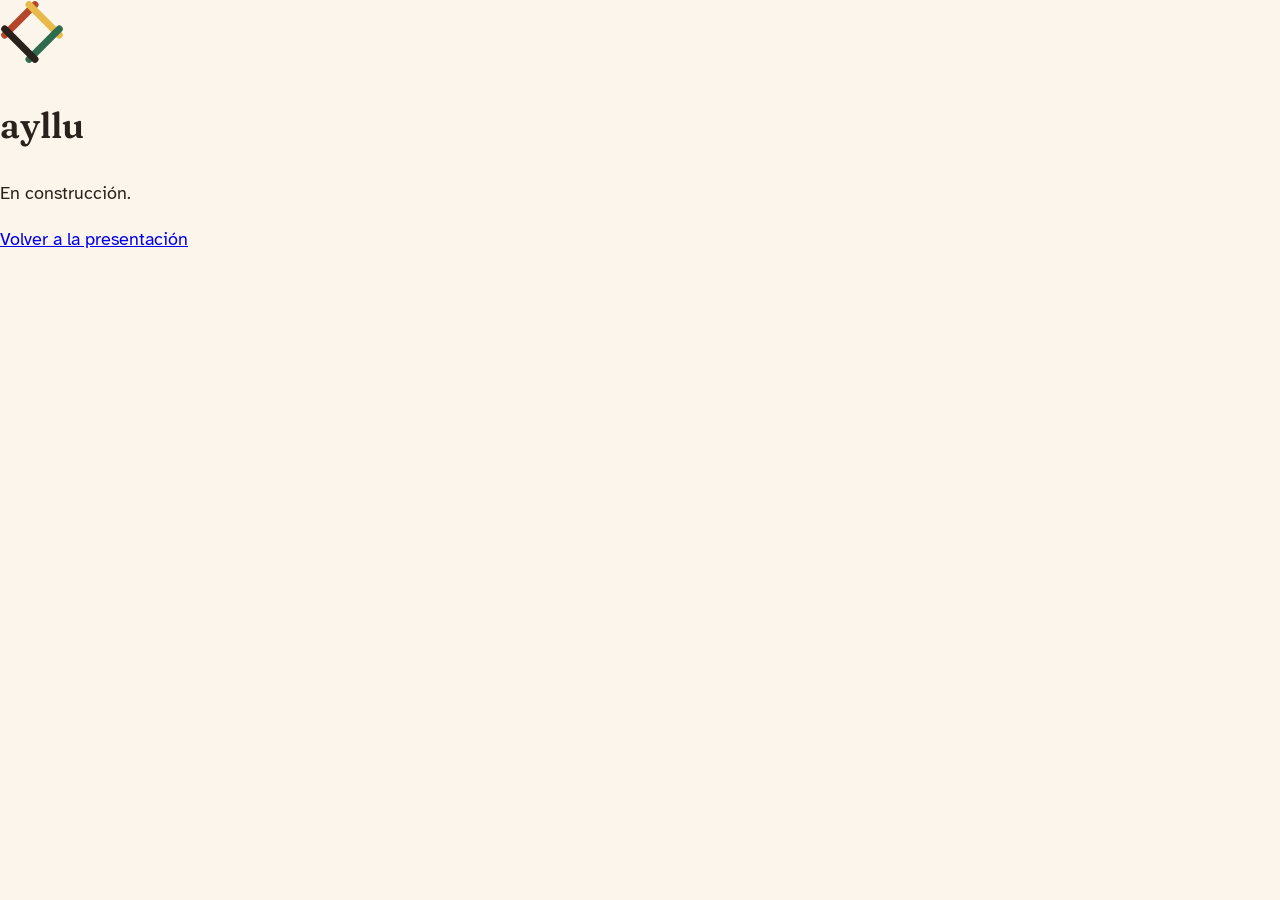
==== pages/app.html @ a69ffb41 "Estructura inicial y documentación de AYLLU" ====
<!doctype html>
<html lang="es-PE">
<head>
  <meta charset="utf-8">
  <meta name="viewport" content="width=device-width, initial-scale=1">
  <title>Demo · AYLLU</title>
  <link rel="icon" href="../favicon.ico" sizes="any">
  <link rel="icon" href="../assets/images/logo-simbolo.svg" type="image/svg+xml">
  <link rel="stylesheet" href="../css/styles.css">
</head>
<body>
  <!-- Página provisional de la fase 0: comprueba que GitHub Pages sirve los recursos. Se reemplaza en la fase 1 (app) y la fase 8 (landing). -->
  <main>
    <img src="../assets/images/logo-simbolo.svg" alt="" width="64" height="64">
    <h1>ayllu</h1>
    <p>En construcción.</p>
    <p><a href="index.html">Volver a la presentación</a></p>
  </main>
  <script type="module" src="../js/main.js"></script>
</body>
</html>
---- css/styles.css ----
/* AYLLU · estilos principales
   Los tokens vienen de docs/DESIGN.md (Quick Start). No uses colores sueltos: usa estas variables. */

@import url('https://fonts.googleapis.com/css2?family=Atkinson+Hyperlegible:ital,wght@0,400;0,700;1,400&family=Fraunces:opsz,wght,SOFT@9..144,600,50&display=swap');

:root {
  --canvas: #FBF5EC; --surface: #FFFFFF; --surface-alt: #F3E8D8;
  --ink: #2A211C; --ink-muted: #5C4F45;
  --border: #E6D9C7; --border-strong: #8C7B6E;
  --primary: #B5462A; --primary-hover: #9A3A22; --primary-tint: #F8E1DA; --on-primary: #FFFFFF;
  --secondary: #2F6B4F; --secondary-deep: #1F4D37; --secondary-tint: #E3EFE6; --on-secondary: #FBF5EC;
  --highlight: #E9B949; --highlight-tint: #FBEBC2;
  --success: #2F6B4F; --success-tint: #E3EFE6;
  --info: #2B5A87; --info-tint: #E2ECF5;
  --danger: #A4161A; --danger-tint: #F8E1DA;
  --focus: #2B5A87;
  --cat-salud: #C2547A; --cat-salud-tint: #F7E1E9; --cat-salud-ink: #7A2645;
  --cat-colegio: #2B5A87; --cat-colegio-tint: #E2ECF5; --cat-colegio-ink: #1E3F61;
  --cat-permiso: #7A5BA6; --cat-permiso-tint: #ECE5F5; --cat-permiso-ink: #4E3577;
  --cat-otro: #8C7B6E; --cat-otro-tint: #EFE7DC; --cat-otro-ink: #4A3F37;

  --font-display: 'Fraunces', Georgia, serif;
  --font-body: 'Atkinson Hyperlegible', 'Segoe UI', system-ui, sans-serif;

  --space-1: .25rem; --space-2: .5rem; --space-3: .75rem; --space-4: 1rem;
  --space-6: 1.5rem; --space-8: 2rem; --space-12: 3rem; --space-16: 4rem;

  --radius-sm: 8px; --radius-md: 14px; --radius-lg: 20px; --radius-xl: 28px; --radius-pill: 999px;
  --shadow-floating: 0 8px 24px rgba(42, 33, 28, .12);
  --touch-min: 3rem; --button-h: 3.25rem; --input-h: 3.5rem;
  --content-max: 70rem; --reading-max: 42.5rem;
}

html { font-size: 112.5%; }
html[data-text-size="grande"] { font-size: 125%; }
html[data-text-size="muy-grande"] { font-size: 137.5%; }

html[data-contrast="alto"] {
  --canvas: #FFFFFF; --surface: #FFFFFF; --ink: #1A1410; --ink-muted: #3D332C;
  --primary: #8F3520; --primary-hover: #7A2D1B; --border: #1A1410; --border-strong: #1A1410;
}

*, *::before, *::after { box-sizing: border-box; }
body { margin: 0; background: var(--canvas); color: var(--ink); font: 400 1rem/1.6 var(--font-body); }
h1, h2, .display { font-family: var(--font-display); font-weight: 600; font-variation-settings: 'SOFT' 50; }
:focus-visible { outline: 3px solid var(--focus); outline-offset: 2px; }

@media (prefers-reduced-motion: reduce) {
  *, *::before, *::after { animation-duration: .01ms !important; transition-duration: .01ms !important; }
}

/* Página provisional: se borra cuando exista la landing */
.provisional { min-height: 100vh; display: grid; place-content: center; text-align: center; padding: var(--space-8); }
.provisional h1 { font-size: 3rem; margin: 0; }
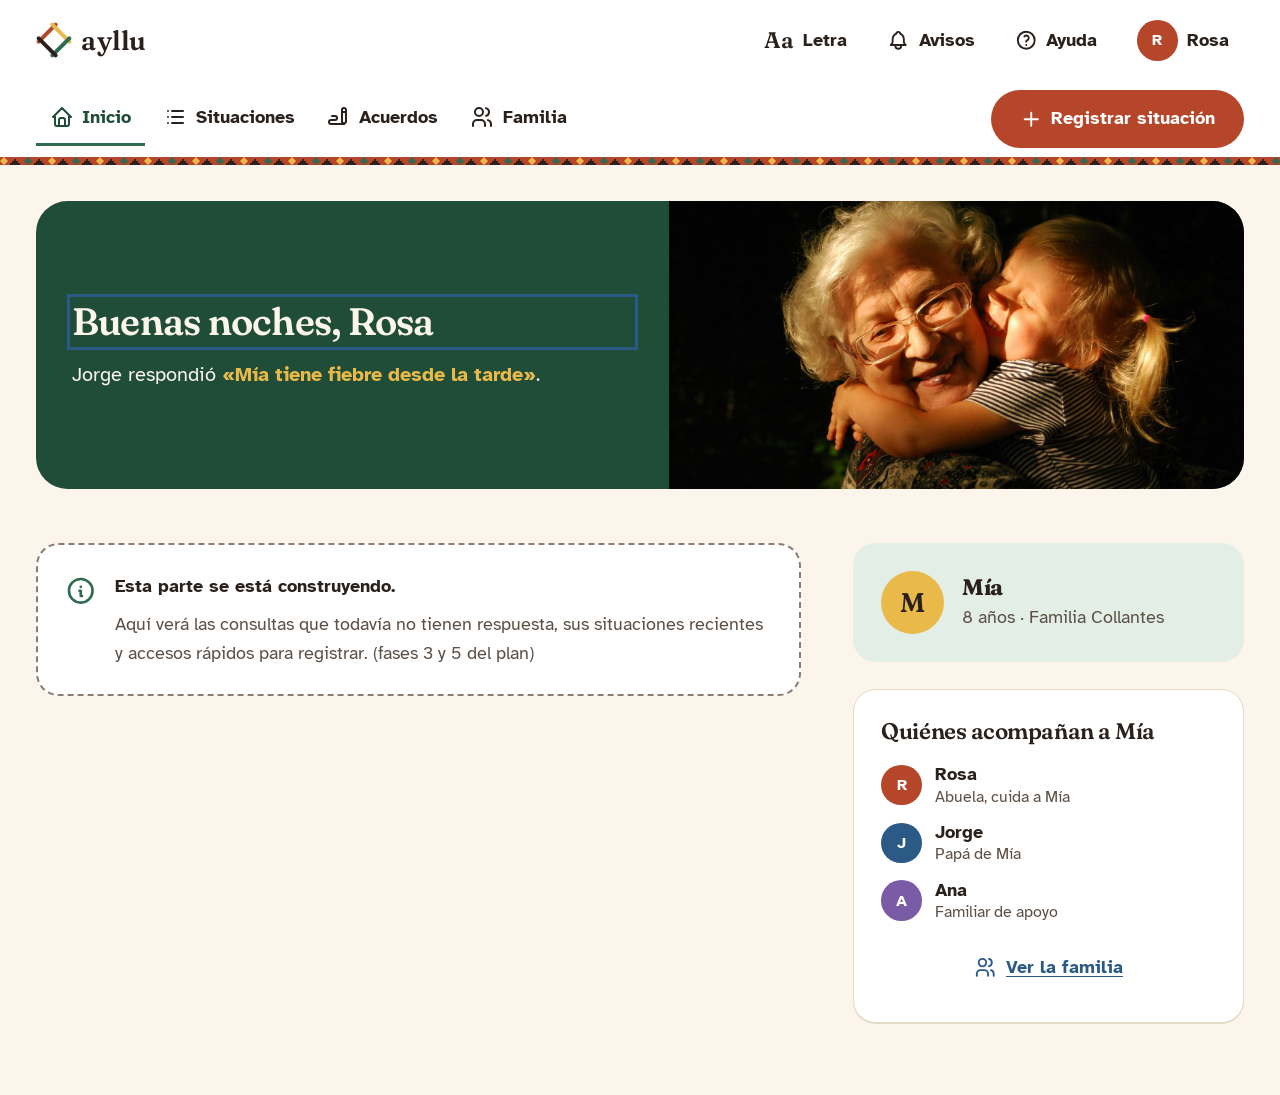
==== commit 7556cc9b: "HU41 HU42 HU48: sistema visual, barra responsive, panel Aa y modal de confirmación - Tokens de DESIG" ====
--- a/pages/app.html
+++ b/pages/app.html
@@ -2,20 +2,242 @@
 <html lang="es-PE">
 <head>
   <meta charset="utf-8">
-  <meta name="viewport" content="width=device-width, initial-scale=1">
-  <title>Demo · AYLLU</title>
+  <meta name="viewport" content="width=device-width, initial-scale=1, viewport-fit=cover">
+  <title>Inicio · AYLLU</title>
+  <meta name="description" content="AYLLU: acompañamiento en la crianza para abuelos que crían a sus nietos mientras los padres trabajan lejos.">
+  <meta name="theme-color" content="#FBF5EC">
+
+  <!-- Aplica el tamaño de letra y el contraste antes de pintar, para que la página no parpadee (HU41, HU42) -->
+  <script>
+    (function () {
+      var raiz = document.documentElement;
+      try {
+        var datos = JSON.parse(localStorage.getItem('ayllu:v1') || 'null');
+        var pref = datos && datos.preferencias;
+        if (pref && pref.tamanoLetra && pref.tamanoLetra !== 'normal') raiz.dataset.textSize = pref.tamanoLetra;
+        var alto = pref ? pref.altoContraste : matchMedia('(prefers-contrast: more)').matches;
+        if (alto) raiz.dataset.contrast = 'alto';
+      } catch (e) { /* sin almacenamiento: valores por defecto */ }
+    })();
+  </script>
+
   <link rel="icon" href="../favicon.ico" sizes="any">
   <link rel="icon" href="../assets/images/logo-simbolo.svg" type="image/svg+xml">
+  <link rel="preconnect" href="https://fonts.googleapis.com">
+  <link rel="preconnect" href="https://fonts.gstatic.com" crossorigin>
+  <link rel="stylesheet" href="https://fonts.googleapis.com/css2?family=Atkinson+Hyperlegible:ital,wght@0,400;0,700;1,400&family=Fraunces:opsz,wght,SOFT@9..144,600,50&display=swap">
   <link rel="stylesheet" href="../css/styles.css">
+  <script type="module" src="../js/main.js"></script>
 </head>
 <body>
-  <!-- Página provisional de la fase 0: comprueba que GitHub Pages sirve los recursos. Se reemplaza en la fase 1 (app) y la fase 8 (landing). -->
-  <main>
-    <img src="../assets/images/logo-simbolo.svg" alt="" width="64" height="64">
-    <h1>ayllu</h1>
-    <p>En construcción.</p>
-    <p><a href="index.html">Volver a la presentación</a></p>
-  </main>
-  <script type="module" src="../js/main.js"></script>
+  <a class="saltar" href="#contenido">Saltar al contenido</a>
+
+  <div class="app">
+    <header class="barra" id="barra">
+      <div class="barra__fila">
+        <a class="logo" href="#/inicio">
+          <img src="../assets/images/logo-simbolo.svg" alt="" width="32" height="32">
+          <span>ayllu</span>
+        </a>
+
+        <nav class="secciones" aria-label="Secciones">
+          <ul class="secciones__lista">
+            <li><a class="seccion" href="#/inicio" data-seccion="inicio"><svg class="icono" aria-hidden="true" focusable="false"><use href="../assets/icons/sprite.svg#i-home"></use></svg><span>Inicio</span></a></li>
+            <li><a class="seccion" href="#/situaciones" data-seccion="situaciones"><svg class="icono" aria-hidden="true" focusable="false"><use href="../assets/icons/sprite.svg#i-list"></use></svg><span>Situa&shy;ciones</span></a></li>
+            <li><a class="seccion" href="#/acuerdos" data-seccion="acuerdos"><svg class="icono" aria-hidden="true" focusable="false"><use href="../assets/icons/sprite.svg#i-writing"></use></svg><span>Acuer&shy;dos</span></a></li>
+            <li><a class="seccion" href="#/familia" data-seccion="familia"><svg class="icono" aria-hidden="true" focusable="false"><use href="../assets/icons/sprite.svg#i-users"></use></svg><span>Fami&shy;lia</span></a></li>
+            <li class="li-registrar">
+              <a class="registrar-inferior" href="#/situaciones/nueva" data-hu="HU09 HU10">
+                <span class="registrar-inferior__circulo"><svg class="icono" aria-hidden="true" focusable="false"><use href="../assets/icons/sprite.svg#i-plus"></use></svg></span>
+                <span>Regis&shy;trar</span>
+              </a>
+            </li>
+          </ul>
+        </nav>
+
+        <a class="boton boton--primario registrar-barra" href="#/situaciones/nueva" data-hu="HU09 HU10">
+          <svg class="icono" aria-hidden="true" focusable="false"><use href="../assets/icons/sprite.svg#i-plus"></use></svg>
+          Registrar situación
+        </a>
+
+        <div class="acciones">
+          <button type="button" class="boton-barra" id="boton-aa" popovertarget="panel-aa" aria-controls="panel-aa" aria-expanded="false" data-hu="HU41 HU42">
+            <span class="boton-aa__letras" aria-hidden="true">Aa</span>
+            <span class="boton-barra__texto">Letra<span class="visualmente-oculto"> y contraste</span></span>
+          </button>
+          <button type="button" class="boton-barra" id="boton-avisos" popovertarget="panel-avisos" aria-controls="panel-avisos" aria-expanded="false">
+            <svg class="icono" aria-hidden="true" focusable="false"><use href="../assets/icons/sprite.svg#i-bell"></use></svg>
+            <span class="boton-barra__texto">Avisos</span>
+            <span class="contador" id="contador-avisos"></span>
+          </button>
+          <button type="button" class="boton-barra" id="boton-ayuda" aria-haspopup="dialog">
+            <svg class="icono" aria-hidden="true" focusable="false"><use href="../assets/icons/sprite.svg#i-help"></use></svg>
+            <span class="boton-barra__texto">Ayuda</span>
+          </button>
+          <button type="button" class="boton-barra" id="boton-persona" popovertarget="panel-persona" aria-controls="panel-persona" aria-expanded="false">
+            <span class="avatar" id="avatar-persona" aria-hidden="true"></span>
+            <span class="boton-barra__texto"><span id="nombre-persona"></span><span class="visualmente-oculto">: menú de la persona</span></span>
+          </button>
+        </div>
+      </div>
+    </header>
+
+    <!-- Botón flotante en tablet; en escritorio está en la barra y en móvil, al centro de la barra inferior -->
+    <a class="boton boton--primario registrar-flotante" href="#/situaciones/nueva" data-hu="HU09 HU10">
+      <svg class="icono" aria-hidden="true" focusable="false"><use href="../assets/icons/sprite.svg#i-plus"></use></svg>
+      Registrar situación
+    </a>
+
+    <main id="contenido" tabindex="-1">
+      <p class="texto-suave">Cargando AYLLU…</p>
+    </main>
+  </div>
+
+  <!-- Panel Aa: tamaño de letra, alto contraste y lectura en voz alta (HU41, HU42, HU43) -->
+  <dialog class="panel" id="panel-aa" popover="auto" aria-labelledby="panel-aa-titulo" data-hu="HU41 HU42 HU43">
+    <div class="panel__cabecera">
+      <h2 id="panel-aa-titulo">Letra y contraste</h2>
+      <button type="button" class="boton-barra" popovertarget="panel-aa" popovertargetaction="hide">
+        <svg class="icono" aria-hidden="true" focusable="false"><use href="../assets/icons/sprite.svg#i-x"></use></svg>
+        <span class="visualmente-oculto">Cerrar</span>
+      </button>
+    </div>
+
+    <div class="panel__seccion" data-hu="HU41">
+      <fieldset class="opciones-letra" id="opciones-letra">
+        <legend class="panel__titulo leyenda">Tamaño de la letra</legend>
+        <label class="opcion-letra">
+          <input type="radio" name="tamano-letra" value="normal">
+          <span class="opcion-letra__caja"><span class="opcion-letra__muestra opcion-letra__muestra--normal">Aa</span><span class="opcion-letra__nombre">Normal</span></span>
+        </label>
+        <label class="opcion-letra">
+          <input type="radio" name="tamano-letra" value="grande">
+          <span class="opcion-letra__caja"><span class="opcion-letra__muestra opcion-letra__muestra--grande">Aa</span><span class="opcion-letra__nombre">Grande</span></span>
+        </label>
+        <label class="opcion-letra">
+          <input type="radio" name="tamano-letra" value="muy-grande">
+          <span class="opcion-letra__caja"><span class="opcion-letra__muestra opcion-letra__muestra--muy-grande">Aa</span><span class="opcion-letra__nombre">Muy grande</span></span>
+        </label>
+      </fieldset>
+      <p class="campo__ayuda">El cambio se ve al instante en todas las pantallas y se guarda para la próxima vez.</p>
+    </div>
+
+    <div class="panel__seccion" data-hu="HU42">
+      <label class="interruptor">
+        <span>
+          Alto contraste
+          <span class="interruptor__estado" id="estado-contraste">Desactivado</span>
+        </span>
+        <input type="checkbox" role="switch" id="interruptor-contraste" aria-describedby="estado-contraste">
+      </label>
+    </div>
+
+    <div class="panel__seccion" data-hu="HU43">
+      <button type="button" class="boton boton--secundario boton--ancho" id="boton-escuchar-pantalla">
+        <svg class="icono" aria-hidden="true" focusable="false"><use href="../assets/icons/sprite.svg#i-volume"></use></svg>
+        <span>Escuchar esta pantalla</span>
+      </button>
+    </div>
+  </dialog>
+
+  <!-- Avisos (G-03): se completa en las fases 3 y 7 (HU24, HU29) -->
+  <dialog class="panel" id="panel-avisos" popover="auto" aria-labelledby="panel-avisos-titulo">
+    <div class="panel__cabecera">
+      <h2 id="panel-avisos-titulo">Avisos</h2>
+      <button type="button" class="boton-barra" popovertarget="panel-avisos" popovertargetaction="hide">
+        <svg class="icono" aria-hidden="true" focusable="false"><use href="../assets/icons/sprite.svg#i-x"></use></svg>
+        <span class="visualmente-oculto">Cerrar</span>
+      </button>
+    </div>
+    <div id="lista-avisos"></div>
+  </dialog>
+
+  <!-- Menú de la persona: Ver como (demo), Mi cuenta, restaurar y salir -->
+  <dialog class="panel" id="panel-persona" popover="auto" aria-labelledby="panel-persona-titulo">
+    <div class="panel__cabecera">
+      <div class="persona-actual">
+        <span class="avatar avatar--grande" id="avatar-persona-panel" aria-hidden="true"></span>
+        <div class="persona-actual__texto">
+          <h2 id="panel-persona-titulo" class="titulo-chico"></h2>
+          <span class="persona-actual__rol" id="rol-persona-panel"></span>
+        </div>
+      </div>
+      <button type="button" class="boton-barra" popovertarget="panel-persona" popovertargetaction="hide">
+        <svg class="icono" aria-hidden="true" focusable="false"><use href="../assets/icons/sprite.svg#i-x"></use></svg>
+        <span class="visualmente-oculto">Cerrar</span>
+      </button>
+    </div>
+
+    <div class="panel__seccion">
+      <fieldset class="opciones-persona" id="opciones-persona">
+        <legend class="panel__titulo leyenda leyenda--fila">
+          Ver como
+          <span class="etiqueta etiqueta--demo">Modo demostración</span>
+        </legend>
+        <div class="opciones-persona__lista" id="lista-personas"></div>
+      </fieldset>
+      <p class="campo__ayuda">Abra AYLLU en otra pestaña con otra persona para ver cómo le llega todo a la familia.</p>
+    </div>
+
+    <div class="panel__seccion">
+      <ul class="lista-menu">
+        <li>
+          <a class="item-menu" href="#/cuenta">
+            <svg class="icono" aria-hidden="true" focusable="false"><use href="../assets/icons/sprite.svg#i-user"></use></svg>
+            Mi cuenta
+          </a>
+        </li>
+        <li>
+          <button type="button" class="item-menu" id="boton-restaurar">
+            <svg class="icono" aria-hidden="true" focusable="false"><use href="../assets/icons/sprite.svg#i-refresh"></use></svg>
+            Restaurar familia de ejemplo
+          </button>
+        </li>
+        <li>
+          <a class="item-menu" href="index.html">
+            <svg class="icono" aria-hidden="true" focusable="false"><use href="../assets/icons/sprite.svg#i-logout"></use></svg>
+            Salir
+          </a>
+        </li>
+      </ul>
+    </div>
+  </dialog>
+
+  <!-- Ayuda (G-04): mismo lugar en todas las pantallas (WCAG 3.2.6). Guía completa en la fase 7 (HU46) -->
+  <dialog class="dialogo dialogo--ancho" id="dialogo-ayuda" aria-labelledby="ayuda-titulo" closedby="any">
+    <div class="dialogo__cuerpo">
+      <h2 id="ayuda-titulo">¿Cómo usar AYLLU?</h2>
+      <p class="dialogo__texto">AYLLU guarda lo que pasa con Mía para que toda la familia lo sepa y nada se pierda.</p>
+      <ol class="pasos-ayuda">
+        <li><strong>Registre lo que pasó</strong><span>Toque «Registrar situación». Puede escribir o contarlo con su voz.</span></li>
+        <li><strong>Su familia lo revisa a su hora</strong><span>En cada situación verá si Jorge ya la vio y qué respondió.</span></li>
+        <li><strong>Queda guardado lo que deciden</strong><span>En «Acuerdos» está lo que usted puede resolver sola y lo que conviene consultar.</span></li>
+        <li><strong>¿Le cuesta leer?</strong><span>Toque «Aa» arriba para agrandar la letra o activar el alto contraste.</span></li>
+      </ol>
+      <form method="dialog" class="dialogo__acciones">
+        <button class="boton boton--secundario" value="cerrar" autofocus>Entendido</button>
+      </form>
+    </div>
+  </dialog>
+
+  <!-- Modal de confirmación (HU48), reutilizable desde ui.js -->
+  <dialog class="dialogo" id="dialogo-confirmar" aria-labelledby="confirmar-titulo" aria-describedby="confirmar-texto" data-hu="HU48">
+    <form method="dialog" class="dialogo__cuerpo">
+      <span class="dialogo__icono" aria-hidden="true"><svg class="icono"><use id="confirmar-icono" href="../assets/icons/sprite.svg#i-alert-circle"></use></svg></span>
+      <h2 id="confirmar-titulo"></h2>
+      <p class="dialogo__texto" id="confirmar-texto"></p>
+      <div class="dialogo__acciones">
+        <button class="boton boton--secundario" value="no" id="confirmar-no" autofocus>
+          <svg class="icono" aria-hidden="true" focusable="false"><use href="../assets/icons/sprite.svg#i-arrow-left"></use></svg>
+          No, volver
+        </button>
+        <button class="boton boton--primario" value="si" id="confirmar-si"></button>
+      </div>
+    </form>
+  </dialog>
+
+  <!-- Mensajes breves después de cada acción -->
+  <div class="toasts" id="toasts" popover="manual" role="region" aria-label="Mensajes"></div>
+  <div class="visualmente-oculto" id="anuncios" aria-live="polite"></div>
 </body>
 </html>
--- a/css/styles.css
+++ b/css/styles.css
@@ -1,54 +1,1051 @@
-/* AYLLU · estilos principales
-   Los tokens vienen de docs/DESIGN.md (Quick Start). No uses colores sueltos: usa estas variables. */
-
-@import url('https://fonts.googleapis.com/css2?family=Atkinson+Hyperlegible:ital,wght@0,400;0,700;1,400&family=Fraunces:opsz,wght,SOFT@9..144,600,50&display=swap');
+/* ==========================================================================
+   AYLLU · styles.css
+   Orden: 1. Tokens · 2. Base · 3. Layout · 4. Navegación · 5. Componentes
+          6. Pantallas · 7. Utilidades · 8. Preferencias del sistema
+   Fuente de verdad visual: docs/DESIGN.md. Usar solo tokens (var(--…)) y rem.
+   ========================================================================== */
+
+/* 1. TOKENS ================================================================ */
 
 :root {
-  --canvas: #FBF5EC; --surface: #FFFFFF; --surface-alt: #F3E8D8;
-  --ink: #2A211C; --ink-muted: #5C4F45;
-  --border: #E6D9C7; --border-strong: #8C7B6E;
-  --primary: #B5462A; --primary-hover: #9A3A22; --primary-tint: #F8E1DA; --on-primary: #FFFFFF;
-  --secondary: #2F6B4F; --secondary-deep: #1F4D37; --secondary-tint: #E3EFE6; --on-secondary: #FBF5EC;
-  --highlight: #E9B949; --highlight-tint: #FBEBC2;
-  --success: #2F6B4F; --success-tint: #E3EFE6;
-  --info: #2B5A87; --info-tint: #E2ECF5;
-  --danger: #A4161A; --danger-tint: #F8E1DA;
+  /* Color · base 60 % */
+  --canvas: #FBF5EC;
+  --surface: #FFFFFF;
+  --surface-alt: #F3E8D8;
+  --ink: #2A211C;
+  --ink-muted: #5C4F45;
+  --border: #E6D9C7;
+  --border-strong: #8C7B6E;
+
+  /* Color · acento 10 % */
+  --primary: #B5462A;
+  --primary-hover: #9A3A22;
+  --primary-tint: #F8E1DA;
+  --on-primary: #FFFFFF;
+  --highlight: #E9B949;
+  --highlight-tint: #FBEBC2;
+  --on-highlight: #2A211C;
+
+  /* Color · secundario 30 % */
+  --secondary: #2F6B4F;
+  --secondary-deep: #1F4D37;
+  --secondary-tint: #E3EFE6;
+  --on-secondary: #FBF5EC;
+
+  /* Color · significado */
+  --success: #2F6B4F;
+  --success-tint: #E3EFE6;
+  --info: #2B5A87;
+  --info-tint: #E2ECF5;
+  --danger: #A4161A;
+  --danger-tint: #F8E1DA;
+  --danger-hover: #861215;
+  --on-success: #FFFFFF;
+  --on-danger: #FFFFFF;
   --focus: #2B5A87;
-  --cat-salud: #C2547A; --cat-salud-tint: #F7E1E9; --cat-salud-ink: #7A2645;
+  --warning-ink: #6B4A00;  /* texto sobre highlight-tint (estado "sin revisar") */
+  --info-ink: #1E3F61;     /* texto sobre info-tint (estado "revisada") */
+
+  /* Categorías (siempre con ícono y nombre) */
+  --cat-salud: #C2547A;   --cat-salud-tint: #F7E1E9;   --cat-salud-ink: #7A2645;
   --cat-colegio: #2B5A87; --cat-colegio-tint: #E2ECF5; --cat-colegio-ink: #1E3F61;
   --cat-permiso: #7A5BA6; --cat-permiso-tint: #ECE5F5; --cat-permiso-ink: #4E3577;
-  --cat-otro: #8C7B6E; --cat-otro-tint: #EFE7DC; --cat-otro-ink: #4A3F37;
-
+  --cat-otro: #8C7B6E;    --cat-otro-tint: #EFE7DC;    --cat-otro-ink: #4A3F37;
+
+  /* Tipografía */
   --font-display: 'Fraunces', Georgia, serif;
   --font-body: 'Atkinson Hyperlegible', 'Segoe UI', system-ui, sans-serif;
-
-  --space-1: .25rem; --space-2: .5rem; --space-3: .75rem; --space-4: 1rem;
-  --space-6: 1.5rem; --space-8: 2rem; --space-12: 3rem; --space-16: 4rem;
-
-  --radius-sm: 8px; --radius-md: 14px; --radius-lg: 20px; --radius-xl: 28px; --radius-pill: 999px;
-  --shadow-floating: 0 8px 24px rgba(42, 33, 28, .12);
-  --touch-min: 3rem; --button-h: 3.25rem; --input-h: 3.5rem;
-  --content-max: 70rem; --reading-max: 42.5rem;
-}
-
+  --fs-display: 3rem;
+  --fs-h1: 2.125rem;
+  --fs-h2: 1.625rem;
+  --fs-h3: 1.25rem;
+  --fs-lead: 1.125rem;
+  --fs-body: 1rem;
+  --fs-small: 0.889rem;   /* 16 px: mínimo absoluto */
+
+  /* Espaciado (retícula de 4 px) */
+  --space-1: 0.25rem;
+  --space-2: 0.5rem;
+  --space-3: 0.75rem;
+  --space-4: 1rem;
+  --space-6: 1.5rem;
+  --space-8: 2rem;
+  --space-12: 3rem;
+  --space-16: 4rem;
+  --space-24: 6rem;
+
+  /* Formas */
+  --radius-sm: 0.5rem;
+  --radius-md: 0.875rem;
+  --radius-lg: 1.25rem;
+  --radius-xl: 1.75rem;
+  --radius-pill: 999px;
+
+  /* Elevación */
+  --shadow-raised: 0 1px 0 var(--border);
+  --shadow-floating: 0 0.5rem 1.5rem rgb(42 33 28 / 0.12);
+
+  /* Tamaños */
+  --touch-min: 3rem;          /* ≥ 48 px */
+  --button-h: 3.25rem;
+  --input-h: 3.5rem;
+  --bar-h: 4rem;              /* 72 px con letra normal */
+  --register-size: 3.75rem;   /* botón central "Registrar" en móvil */
+  --content-max: 70rem;
+  --reading-max: 42.5rem;
+  --gutter: var(--space-4);
+
+  /* Movimiento */
+  --ease-out: cubic-bezier(0.16, 1, 0.3, 1);
+  --dur-fast: 150ms;
+  --dur: 220ms;
+
+  color-scheme: light;
+  accent-color: var(--primary);
+}
+
+/* Tamaño de letra elegido por la persona (HU41). DESIGN.md fija la base en 18 px. */
 html { font-size: 112.5%; }
 html[data-text-size="grande"] { font-size: 125%; }
 html[data-text-size="muy-grande"] { font-size: 137.5%; }
 
+/* Alto contraste (HU42) */
 html[data-contrast="alto"] {
-  --canvas: #FFFFFF; --surface: #FFFFFF; --ink: #1A1410; --ink-muted: #3D332C;
-  --primary: #8F3520; --primary-hover: #7A2D1B; --border: #1A1410; --border-strong: #1A1410;
-}
+  --canvas: #FFFFFF;
+  --surface: #FFFFFF;
+  --surface-alt: #F3E8D8;
+  --ink: #1A1410;
+  --ink-muted: #3D332C;
+  --primary: #8F3520;
+  --primary-hover: #7A2D1B;
+  --border: #1A1410;
+  --border-strong: #1A1410;
+  --secondary-tint: #E3EFE6;
+  --shadow-raised: none;
+}
+
+@media (min-width: 40em) {
+  :root { --gutter: var(--space-8); }
+}
+
+/* 2. BASE ================================================================== */
 
 *, *::before, *::after { box-sizing: border-box; }
-body { margin: 0; background: var(--canvas); color: var(--ink); font: 400 1rem/1.6 var(--font-body); }
-h1, h2, .display { font-family: var(--font-display); font-weight: 600; font-variation-settings: 'SOFT' 50; }
-:focus-visible { outline: 3px solid var(--focus); outline-offset: 2px; }
+
+html {
+  -webkit-text-size-adjust: 100%;
+  text-size-adjust: 100%;
+  /* El foco nunca queda escondido bajo las barras fijas (WCAG 2.4.11) */
+  scroll-padding-block-start: calc(var(--alto-barra, var(--bar-h)) + var(--space-6));
+  scroll-padding-block-end: var(--space-6);
+  scrollbar-color: var(--border-strong) var(--canvas);
+}
+
+body {
+  margin: 0;
+  min-block-size: 100dvh;
+  background: var(--canvas);
+  color: var(--ink);
+  font: 400 var(--fs-body)/1.6 var(--font-body);
+  caret-color: var(--primary);
+  overflow-wrap: break-word;
+}
+
+::selection { background: var(--highlight-tint); color: var(--ink); }
+
+h1, h2, h3, p, ul, ol, figure { margin: 0; }
+
+h1, h2, .display {
+  font-family: var(--font-display);
+  font-weight: 600;
+  font-variation-settings: 'SOFT' 50;
+  letter-spacing: -0.02em;
+  text-wrap: balance;
+}
+h1 { font-size: var(--fs-h1); line-height: 1.2; }
+h2 { font-size: var(--fs-h2); line-height: 1.25; }
+h3 { font-size: var(--fs-h3); line-height: 1.3; font-weight: 700; text-wrap: balance; }
+p { text-wrap: pretty; }
+
+a {
+  color: var(--info);
+  text-decoration-thickness: 0.08em;
+  text-underline-offset: 0.18em;
+}
+a:hover { text-decoration-thickness: 0.14em; }
+html[data-contrast="alto"] a { text-decoration-line: underline; }
+
+img, svg { display: block; max-inline-size: 100%; }
+img { block-size: auto; }
+
+button, input, select, textarea { font: inherit; color: inherit; }
+button { cursor: pointer; }
+
+:focus-visible {
+  outline: 3px solid var(--focus);
+  outline-offset: 2px;
+}
+
+.icono {
+  inline-size: 1.25em;
+  block-size: 1.25em;
+  flex: none;
+  stroke-width: 2;
+}
+
+/* Enlace "Saltar al contenido" */
+.saltar {
+  position: absolute;
+  inset-inline-start: var(--space-4);
+  inset-block-start: var(--space-2);
+  z-index: 100;
+  padding: var(--space-3) var(--space-6);
+  border-radius: var(--radius-pill);
+  background: var(--ink);
+  color: var(--canvas);
+  font-weight: 700;
+  translate: 0 -200%;
+}
+.saltar:focus { translate: 0 0; }
+
+/* 3. LAYOUT ================================================================ */
+
+.app {
+  display: flex;
+  flex-direction: column;
+  min-block-size: 100dvh;
+}
+
+main {
+  flex: 1;
+  inline-size: 100%;
+  max-inline-size: calc(var(--content-max) + 2 * var(--gutter));
+  margin-inline: auto;
+  padding: var(--space-8) var(--gutter) var(--space-16);
+}
+main:focus { outline: none; }
+
+.pantalla { display: grid; gap: var(--space-12); }
+.pantalla__cabecera { display: grid; gap: var(--space-2); max-inline-size: var(--reading-max); }
+.pantalla__cabecera p { color: var(--ink-muted); font-size: var(--fs-lead); }
+
+.dos-columnas { display: grid; gap: var(--space-8); }
+@media (min-width: 64em) {
+  .dos-columnas { grid-template-columns: minmax(0, 2fr) minmax(0, 1fr); align-items: start; }
+}
+
+/* 4. NAVEGACIÓN ============================================================ */
+
+.barra {
+  position: sticky;
+  inset-block-start: 0;
+  z-index: 20;
+  background: var(--surface);
+}
+/* Franja tejida: una sola vez por pantalla */
+.barra::after {
+  content: "";
+  display: block;
+  block-size: 8px;
+  background: url("../assets/images/franja.svg") repeat-x left center / auto 8px;
+}
+
+.barra__fila {
+  display: flex;
+  flex-wrap: wrap;
+  align-items: center;
+  gap: var(--space-2) var(--space-4);
+  max-inline-size: calc(var(--content-max) + 2 * var(--gutter));
+  min-block-size: var(--bar-h);
+  margin-inline: auto;
+  padding: var(--space-2) var(--gutter);
+}
+
+.logo {
+  display: inline-flex;
+  align-items: center;
+  gap: var(--space-2);
+  min-block-size: var(--touch-min);
+  padding-inline-end: var(--space-2);
+  border-radius: var(--radius-sm);
+  color: var(--ink);
+  text-decoration: none;
+}
+.logo img { inline-size: 2rem; block-size: 2rem; }
+.logo span {
+  font-family: var(--font-display);
+  font-variation-settings: 'SOFT' 50;
+  font-weight: 600;
+  font-size: 1.5rem;
+  letter-spacing: 0.02em;
+  line-height: 1;
+}
+
+/* Secciones: una sola lista; cambia de lugar según el ancho */
+.secciones__lista {
+  display: flex;
+  gap: var(--space-1);
+  margin: 0;
+  padding: 0;
+  list-style: none;
+}
+
+.seccion {
+  display: inline-flex;
+  align-items: center;
+  gap: var(--space-2);
+  min-block-size: var(--touch-min);
+  padding: var(--space-2) var(--space-3);
+  border-block-end: 3px solid transparent;
+  border-radius: var(--radius-sm) var(--radius-sm) 0 0;
+  color: var(--ink);
+  font-weight: 700;
+  text-decoration: none;
+  white-space: nowrap;
+  transition: background-color var(--dur-fast) var(--ease-out), border-color var(--dur-fast) var(--ease-out);
+}
+.seccion .icono { inline-size: 1.333rem; block-size: 1.333rem; }
+.seccion:hover { background: var(--secondary-tint); }
+.seccion[aria-current="page"] {
+  border-block-end-color: var(--secondary);
+  color: var(--secondary-deep);
+}
+
+.acciones {
+  display: flex;
+  align-items: center;
+  gap: var(--space-2);
+  margin-inline-start: auto;
+}
+
+/* Botón de la barra: ícono + texto, 48 px */
+.boton-barra {
+  display: inline-flex;
+  align-items: center;
+  justify-content: center;
+  gap: var(--space-2);
+  min-inline-size: var(--touch-min);
+  min-block-size: var(--touch-min);
+  padding: var(--space-2) var(--space-3);
+  border: 2px solid transparent;
+  border-radius: var(--radius-pill);
+  background: transparent;
+  color: var(--ink);
+  font-weight: 700;
+  text-decoration: none;
+  position: relative;
+}
+.boton-barra:hover { background: var(--surface-alt); }
+.boton-barra[aria-expanded="true"] { border-color: var(--ink); }
+.boton-barra .contador {
+  position: absolute;
+  inset-block-start: 0.125rem;
+  inset-inline-end: 0.125rem;
+  min-inline-size: 1.4rem;
+  padding-inline: 0.3rem;
+  border-radius: var(--radius-pill);
+  background: var(--primary);
+  color: var(--on-primary);
+  font-size: var(--fs-small);
+  font-weight: 700;
+  line-height: 1.4rem;
+  text-align: center;
+}
+.boton-barra .contador:empty { display: none; }
+
+.boton-aa__letras {
+  font-family: var(--font-display);
+  font-variation-settings: 'SOFT' 50;
+  font-weight: 600;
+  font-size: 1.25rem;
+  line-height: 1;
+}
+
+.avatar {
+  display: inline-grid;
+  place-items: center;
+  inline-size: 2.25rem;
+  block-size: 2.25rem;
+  flex: none;
+  border-radius: 50%;
+  background: var(--hebra, var(--ink));
+  color: var(--on-primary);
+  font-weight: 700;
+  font-size: var(--fs-small);
+  line-height: 1;
+}
+.avatar--grande { inline-size: 3rem; block-size: 3rem; font-size: var(--fs-body); }
+
+.solo-amplio { display: none; }
+
+/* "Registrar situación" vive en tres lugares según el ancho; solo uno se ve a la vez.
+   (.boton.… para ganarle a .boton { display: inline-flex }) */
+.boton.registrar-barra,
+.boton.registrar-flotante { display: none; }
+
+/* --- Escritorio (≥ 1024 px): una fila ------------------------------------ */
+@media (min-width: 64em) {
+  .solo-amplio { display: inline; }
+  .barra__fila { flex-wrap: nowrap; }
+  .barra__fila > * { flex-shrink: 0; }
+  .logo { order: 0; }
+  .secciones { order: 1; flex: 1; display: flex; justify-content: center; }
+  .boton.registrar-barra { display: inline-flex; order: 2; }
+  .acciones { order: 3; margin-inline-start: 0; }
+
+  /* Si no caben, las secciones bajan a una segunda fila (nunca a un menú):
+     arriba logo y acciones; abajo secciones y "Registrar situación" */
+  .barra--dos-filas .barra__fila { flex-wrap: wrap; }
+  .barra--dos-filas .acciones { order: 1; margin-inline-start: auto; }
+  .barra--dos-filas .barra__fila::after { content: ""; order: 2; flex-basis: 100%; }
+  .barra--dos-filas .secciones { order: 3; justify-content: flex-start; }
+  .barra--dos-filas .registrar-barra { order: 4; }
+}
+
+/* --- Tablet (640–1023 px): secciones en segunda fila ---------------------- */
+@media (min-width: 40em) and (max-width: 63.999em) {
+  .secciones { order: 3; flex-basis: 100%; }
+  .secciones__lista { flex-wrap: wrap; }
+}
+
+/* Botón flotante "Registrar situación" (tablet) */
+@media (min-width: 40em) and (max-width: 63.999em) {
+  .boton.registrar-flotante {
+    display: inline-flex;
+    position: fixed;
+    inset-inline-end: var(--gutter);
+    inset-block-end: var(--space-6);
+    z-index: 15;
+    box-shadow: var(--shadow-floating);
+  }
+  main { padding-block-end: calc(var(--space-24) + var(--space-8)); }
+}
+
+/* --- Móvil (< 640 px): barra inferior con 5 espacios ---------------------- */
+.registrar-inferior { display: none; }
+
+@media (max-width: 39.999em) {
+  /* Acciones con el nombre debajo del ícono: nunca íconos solos */
+  .barra__fila { gap: var(--space-1) var(--space-2); }
+  .logo span { font-size: 1.333rem; }
+  .logo img { inline-size: 1.75rem; block-size: 1.75rem; }
+  .acciones { gap: 0; }
+  .acciones .boton-barra {
+    flex-direction: column;
+    gap: 0.125rem;
+    min-inline-size: 3.25rem;
+    padding: var(--space-1) var(--space-1);
+    border-radius: var(--radius-md);
+    font-size: var(--fs-small);
+    line-height: 1.1;
+  }
+  .acciones .avatar { inline-size: 1.6rem; block-size: 1.6rem; }
+  .acciones .boton-aa__letras { font-size: 1.15rem; }
+  .boton-barra .contador { inset-inline-end: 0; }
+
+  .secciones {
+    position: fixed;
+    inset-inline: 0;
+    inset-block-end: 0;
+    z-index: 20;
+    background: var(--surface);
+    border-block-start: 1px solid var(--border);
+    box-shadow: 0 -0.25rem 1rem rgb(42 33 28 / 0.06);
+    padding-block-end: env(safe-area-inset-bottom);
+  }
+  .secciones__lista {
+    display: grid;
+    grid-template-columns: repeat(5, auto);
+    justify-content: space-between;
+    align-items: end;
+    gap: 0;
+    min-block-size: var(--bar-h);
+    padding-inline: var(--space-1);
+  }
+  .secciones__lista > li { display: flex; justify-content: center; min-inline-size: 0; }
+  /* El botón "Registrar" va al centro visual de la barra */
+  .secciones__lista > .li-registrar { grid-column: 3; grid-row: 1; }
+  .secciones__lista > li:nth-child(3) { grid-column: 4; grid-row: 1; }
+  .secciones__lista > li:nth-child(4) { grid-column: 5; grid-row: 1; }
+
+  .seccion {
+    flex-direction: column;
+    justify-content: center;
+    gap: var(--space-1);
+    inline-size: 100%;
+    min-block-size: var(--bar-h);
+    padding: var(--space-2) var(--space-1);
+    border-block-end: 0;
+    border-block-start: 3px solid transparent;
+    border-radius: 0;
+    font-size: var(--fs-small);
+    line-height: 1.15;
+    text-align: center;
+    white-space: normal;
+    hyphens: auto;
+  }
+  .seccion .icono { inline-size: 1.5rem; block-size: 1.5rem; }
+  .seccion[aria-current="page"] {
+    border-block-start-color: var(--secondary);
+    background: var(--secondary-tint);
+  }
+
+  .registrar-inferior {
+    display: flex;
+    flex-direction: column;
+    align-items: center;
+    gap: var(--space-1);
+    inline-size: 100%;
+    padding: 0 var(--space-1) var(--space-2);
+    color: var(--ink);
+    font-size: var(--fs-small);
+    font-weight: 700;
+    line-height: 1.15;
+    text-align: center;
+    text-decoration: none;
+  }
+  .registrar-inferior__circulo {
+    display: grid;
+    place-items: center;
+    inline-size: var(--register-size);
+    block-size: var(--register-size);
+    margin-block-start: calc(var(--register-size) / -2.5);
+    border-radius: 50%;
+    background: var(--primary);
+    color: var(--on-primary);
+    box-shadow: var(--shadow-floating);
+    border: 4px solid var(--surface);
+    transition: background-color var(--dur-fast) var(--ease-out);
+  }
+  .registrar-inferior__circulo .icono { inline-size: 1.75rem; block-size: 1.75rem; stroke-width: 2.5; }
+  .registrar-inferior:hover .registrar-inferior__circulo { background: var(--primary-hover); }
+  .registrar-inferior:focus-visible { outline: none; }
+  .registrar-inferior:focus-visible .registrar-inferior__circulo { outline: 3px solid var(--focus); outline-offset: 2px; }
+
+  main { padding-block-end: calc(var(--bar-h) + var(--space-16)); }
+  html { scroll-padding-block-end: calc(var(--bar-h) + var(--space-6)); }
+}
+
+/* Pantallas muy angostas: solo el símbolo del logo ("ayllu" sigue como nombre accesible) */
+@media (max-width: 27em) {
+  .logo span {
+    position: absolute;
+    inline-size: 1px;
+    block-size: 1px;
+    overflow: hidden;
+    clip-path: inset(50%);
+    white-space: nowrap;
+  }
+  .logo { padding-inline-end: 0; min-inline-size: var(--touch-min); justify-content: center; }
+}
+
+/* 5. COMPONENTES =========================================================== */
+
+/* --- Botones --- */
+.boton {
+  display: inline-flex;
+  align-items: center;
+  justify-content: center;
+  gap: var(--space-2);
+  min-block-size: var(--button-h);
+  padding: var(--space-2) var(--space-6);
+  border: 2px solid transparent;
+  border-radius: var(--radius-pill);
+  font-weight: 700;
+  line-height: 1.2;
+  text-align: center;
+  text-decoration: none;
+  transition: background-color var(--dur-fast) var(--ease-out), color var(--dur-fast) var(--ease-out), border-color var(--dur-fast) var(--ease-out);
+}
+.boton--primario { background: var(--primary); color: var(--on-primary); }
+.boton--primario:hover { background: var(--primary-hover); }
+.boton--secundario { background: var(--surface); color: var(--ink); border-color: var(--ink); }
+.boton--secundario:hover { background: var(--surface-alt); }
+.boton--peligro { background: var(--danger); color: var(--on-danger); }
+.boton--peligro:hover { background: var(--danger-hover); }
+.boton--fantasma {
+  min-block-size: var(--touch-min);
+  padding-inline: var(--space-2);
+  background: transparent;
+  color: var(--info);
+  text-decoration: underline;
+  text-underline-offset: 0.18em;
+}
+.boton:disabled, .boton[aria-disabled="true"] {
+  background: var(--surface-alt);
+  color: var(--ink-muted);
+  border-color: transparent;
+  cursor: not-allowed;
+}
+.boton--ancho { inline-size: 100%; }
+
+.grupo-botones { display: flex; flex-wrap: wrap; gap: var(--space-3); }
+
+/* --- Tarjetas --- */
+.tarjeta {
+  padding: var(--space-6);
+  border: 1px solid var(--border);
+  border-radius: var(--radius-lg);
+  background: var(--surface);
+  box-shadow: var(--shadow-raised);
+}
+.tarjeta--protagonista {
+  padding: var(--space-8);
+  border: 2px solid var(--ink);
+  border-radius: var(--radius-xl);
+}
+.tarjeta--apoyo {
+  border-color: transparent;
+  background: var(--secondary-tint);
+  box-shadow: none;
+}
+
+/* --- Etiquetas (píldoras) --- */
+.etiqueta {
+  display: inline-flex;
+  align-items: center;
+  gap: var(--space-1);
+  min-block-size: 2rem;
+  padding: var(--space-1) var(--space-3);
+  border-radius: var(--radius-pill);
+  font-size: var(--fs-small);
+  font-weight: 700;
+  line-height: 1.2;
+}
+.etiqueta .icono { inline-size: 1.1em; block-size: 1.1em; }
+.etiqueta--salud { background: var(--cat-salud-tint); color: var(--cat-salud-ink); }
+.etiqueta--colegio { background: var(--cat-colegio-tint); color: var(--cat-colegio-ink); }
+.etiqueta--permiso { background: var(--cat-permiso-tint); color: var(--cat-permiso-ink); }
+.etiqueta--otro { background: var(--cat-otro-tint); color: var(--cat-otro-ink); }
+.etiqueta--importante { background: var(--highlight); color: var(--on-highlight); }
+.etiqueta--registrada { background: var(--surface-alt); color: var(--ink); }
+.etiqueta--enviada { background: var(--highlight-tint); color: var(--warning-ink); }
+.etiqueta--revisada { background: var(--info-tint); color: var(--info-ink); }
+.etiqueta--respondida { background: var(--success-tint); color: var(--secondary-deep); }
+.etiqueta--cerrada { background: var(--success); color: var(--on-success); }
+.etiqueta--demo { background: var(--highlight-tint); color: var(--warning-ink); }
+html[data-contrast="alto"] .etiqueta { outline: 1px solid var(--ink); outline-offset: -1px; }
+
+/* --- Campos --- */
+.campo { display: grid; gap: var(--space-2); }
+.campo label, .campo legend { font-weight: 700; }
+.campo__ayuda { color: var(--ink-muted); font-size: var(--fs-small); }
+
+/* Interruptor (input type=checkbox role=switch) */
+.interruptor {
+  display: flex;
+  align-items: center;
+  justify-content: space-between;
+  gap: var(--space-4);
+  min-block-size: var(--touch-min);
+  font-weight: 700;
+  cursor: pointer;
+}
+.interruptor input {
+  appearance: none;
+  position: relative;
+  flex: none;
+  inline-size: 3.25rem;
+  block-size: 2rem;
+  margin: 0;
+  border: 2px solid var(--border-strong);
+  border-radius: var(--radius-pill);
+  background: var(--surface-alt);
+  cursor: pointer;
+  transition: background-color var(--dur-fast) var(--ease-out), border-color var(--dur-fast) var(--ease-out);
+}
+.interruptor input::before {
+  content: "";
+  position: absolute;
+  inset-block-start: 50%;
+  inset-inline-start: 0.2rem;
+  inline-size: 1.3rem;
+  block-size: 1.3rem;
+  border-radius: 50%;
+  background: var(--ink);
+  translate: 0 -50%;
+  transition: translate var(--dur) var(--ease-out), background-color var(--dur-fast);
+}
+.interruptor input:checked { background: var(--secondary); border-color: var(--secondary); }
+.interruptor input:checked::before { background: var(--surface); translate: 1.25rem -50%; }
+.interruptor__estado { display: block; color: var(--ink-muted); font-weight: 400; font-size: var(--fs-small); }
+
+/* --- Estado vacío --- */
+.vacio {
+  display: grid;
+  justify-items: center;
+  gap: var(--space-4);
+  padding: var(--space-12) var(--space-6);
+  border-radius: var(--radius-xl);
+  background: var(--surface);
+  text-align: center;
+}
+.vacio img {
+  inline-size: min(100%, 18rem);
+  aspect-ratio: 4 / 3;
+  object-fit: cover;
+  border-radius: var(--radius-lg);
+}
+.vacio p { max-inline-size: 32rem; color: var(--ink-muted); }
+
+/* --- Modal de confirmación y diálogos (HU48) --- */
+.dialogo {
+  inline-size: min(100% - 2 * var(--space-4), 32.5rem);
+  max-block-size: calc(100dvh - 2 * var(--space-4));
+  padding: var(--space-8);
+  border: 0;
+  border-radius: var(--radius-xl);
+  background: var(--surface);
+  color: var(--ink);
+  box-shadow: var(--shadow-floating);
+}
+.dialogo--ancho { inline-size: min(100% - 2 * var(--space-4), 42rem); }
+dialog:modal { overscroll-behavior: contain; }
+dialog:modal::backdrop {
+  background: rgb(42 33 28 / 0.55);
+  overflow: hidden;
+  overscroll-behavior: contain;
+}
+/* Los paneles de la barra no bloquean la página: sin velo */
+.panel::backdrop { background: transparent; }
+.dialogo__cuerpo { display: grid; gap: var(--space-4); }
+.dialogo__icono {
+  display: grid;
+  place-items: center;
+  inline-size: 3rem;
+  block-size: 3rem;
+  border-radius: 50%;
+  background: var(--primary-tint);
+  color: var(--primary);
+}
+.dialogo__icono .icono { inline-size: 1.5rem; block-size: 1.5rem; }
+.dialogo--peligro .dialogo__icono { background: var(--danger-tint); color: var(--danger); }
+.dialogo__texto { color: var(--ink-muted); font-size: var(--fs-lead); }
+.dialogo__acciones {
+  display: flex;
+  flex-wrap: wrap-reverse;
+  justify-content: flex-end;
+  gap: var(--space-3);
+  margin-block-start: var(--space-4);
+}
+.dialogo__acciones .boton { flex: 1 1 12rem; }
+.dialogo__cerrar {
+  position: absolute;
+  inset-block-start: var(--space-3);
+  inset-inline-end: var(--space-3);
+}
+.dialogo h2 { padding-inline-end: var(--space-12); }
+
+/* --- Paneles flotantes de la barra (Aa, avisos, persona) --- */
+.panel {
+  position: fixed;
+  inset: auto;
+  inset-block-start: calc(var(--alto-barra, var(--bar-h)) + var(--space-2));
+  inset-inline-end: var(--gutter);
+  inline-size: min(100dvw - 2 * var(--space-4), 26rem);
+  max-block-size: calc(100dvh - var(--alto-barra, var(--bar-h)) - var(--space-8));
+  margin: 0;
+  padding: var(--space-6);
+  overflow: auto;
+  overscroll-behavior: contain;
+  border: 1px solid var(--border);
+  border-radius: var(--radius-xl);
+  background: var(--surface);
+  color: var(--ink);
+  box-shadow: var(--shadow-floating);
+}
+.panel:is(:popover-open, .\:popover-open) { display: grid; gap: var(--space-6); }
+.panel__cabecera { display: flex; align-items: flex-start; justify-content: space-between; gap: var(--space-3); }
+.panel__cabecera h2 { font-size: 1.375rem; padding-block-start: var(--space-2); }
+.panel__seccion { display: grid; gap: var(--space-3); }
+.panel__seccion + .panel__seccion { padding-block-start: var(--space-6); border-block-start: 1px solid var(--border); }
+.panel__titulo { font-weight: 700; }
+
+@media (max-width: 39.999em) {
+  .panel {
+    inset-inline: var(--space-4);
+    inline-size: auto;
+    max-block-size: calc(100dvh - var(--alto-barra, var(--bar-h)) - var(--bar-h) - var(--space-8));
+  }
+}
+
+/* Tamaños de letra como opciones con vista previa */
+.opciones-letra {
+  display: grid;
+  grid-template-columns: repeat(3, minmax(0, 1fr));
+  gap: var(--space-2);
+  margin: 0;
+  padding: 0;
+  border: 0;
+}
+.opcion-letra { position: relative; }
+.opcion-letra input { position: absolute; opacity: 0; inset: 0; margin: 0; cursor: pointer; }
+.opcion-letra__caja {
+  display: grid;
+  justify-items: center;
+  align-content: end;
+  gap: var(--space-1);
+  block-size: 100%;
+  min-block-size: 5.5rem;
+  padding: var(--space-3) var(--space-2);
+  border: 2px solid var(--border-strong);
+  border-radius: var(--radius-md);
+  background: var(--surface);
+  text-align: center;
+  transition: border-color var(--dur-fast) var(--ease-out), background-color var(--dur-fast) var(--ease-out);
+}
+.opcion-letra__muestra {
+  font-family: var(--font-display);
+  font-variation-settings: 'SOFT' 50;
+  font-weight: 600;
+  line-height: 1;
+}
+.opcion-letra__nombre { font-weight: 700; font-size: var(--fs-small); line-height: 1.2; }
+.opcion-letra input:hover + .opcion-letra__caja { background: var(--surface-alt); }
+.opcion-letra input:checked + .opcion-letra__caja {
+  border-color: var(--secondary);
+  background: var(--secondary-tint);
+  box-shadow: inset 0 0 0 1px var(--secondary);
+}
+/* Marca de elegido dibujada (no solo color) */
+.opcion-letra input:checked + .opcion-letra__caja .opcion-letra__nombre::before {
+  content: "";
+  display: inline-block;
+  inline-size: 0.35em;
+  block-size: 0.7em;
+  margin-inline-end: 0.45em;
+  border: solid currentColor;
+  border-width: 0 0.15em 0.15em 0;
+  rotate: 45deg;
+  translate: 0 -0.1em;
+}
+.opcion-letra__muestra--normal { font-size: 1.25rem; }
+.opcion-letra__muestra--grande { font-size: 1.6rem; }
+.opcion-letra__muestra--muy-grande { font-size: 2rem; }
+.opcion-letra input:focus-visible + .opcion-letra__caja { outline: 3px solid var(--focus); outline-offset: 2px; }
+
+/* Leyendas de grupos de opciones */
+.leyenda { margin-block-end: var(--space-3); padding: 0; }
+.leyenda--fila { display: flex; flex-wrap: wrap; align-items: center; gap: var(--space-2); }
+.titulo-chico { font-size: var(--fs-h3); padding: 0; }
+
+/* Ver como (modo demostración) */
+.opciones-persona { margin: 0; padding: 0; border: 0; min-inline-size: 0; }
+.opciones-persona__lista { display: grid; gap: var(--space-2); }
+.opcion-persona {
+  display: flex;
+  align-items: center;
+  gap: var(--space-3);
+  min-block-size: var(--touch-min);
+  padding: var(--space-2) var(--space-3);
+  border: 2px solid var(--border);
+  border-radius: var(--radius-md);
+  cursor: pointer;
+}
+.opcion-persona:has(input:checked) { border-color: var(--secondary); background: var(--secondary-tint); }
+.opcion-persona input { inline-size: 1.25rem; block-size: 1.25rem; margin: 0; }
+.opcion-persona__texto { display: grid; line-height: 1.3; }
+.opcion-persona__rol { color: var(--ink-muted); font-size: var(--fs-small); }
+
+.lista-menu { display: grid; gap: var(--space-1); margin: 0; padding: 0; list-style: none; }
+.item-menu {
+  display: flex;
+  align-items: center;
+  gap: var(--space-3);
+  inline-size: 100%;
+  min-block-size: var(--touch-min);
+  padding: var(--space-2) var(--space-3);
+  border: 0;
+  border-radius: var(--radius-md);
+  background: transparent;
+  color: var(--ink);
+  font-weight: 700;
+  text-align: start;
+  text-decoration: none;
+}
+.item-menu:hover { background: var(--surface-alt); }
+.item-menu--peligro { color: var(--danger); }
+
+.persona-actual { display: flex; align-items: center; gap: var(--space-3); }
+.persona-actual__texto { display: grid; line-height: 1.3; }
+.persona-actual__rol { color: var(--ink-muted); font-size: var(--fs-small); }
+
+/* --- Toast --- */
+.toasts {
+  position: fixed;
+  inset: auto;
+  inset-inline: 0;
+  inset-block-end: var(--space-6);
+  display: none;
+  justify-items: center;
+  gap: var(--space-2);
+  inline-size: 100%;
+  margin: 0;
+  padding: 0 var(--space-4);
+  border: 0;
+  background: transparent;
+  overflow: visible;
+  pointer-events: none;
+}
+.toasts:is(:popover-open, .\:popover-open) { display: grid; }
+@media (max-width: 39.999em) {
+  .toasts { inset-block-end: calc(var(--bar-h) + var(--space-4) + env(safe-area-inset-bottom)); }
+}
+.toast {
+  display: flex;
+  align-items: center;
+  gap: var(--space-3);
+  inline-size: min(100%, 34rem);
+  padding: var(--space-3) var(--space-3) var(--space-3) var(--space-6);
+  border-radius: var(--radius-lg);
+  background: var(--ink);
+  color: var(--canvas);
+  box-shadow: var(--shadow-floating);
+  pointer-events: auto;
+  transition: opacity var(--dur) var(--ease-out), translate var(--dur) var(--ease-out);
+  @starting-style { opacity: 0; translate: 0 0.75rem; }
+}
+.toast .icono { color: var(--highlight); }
+.toast__texto { flex: 1; }
+.toast__cerrar {
+  display: inline-grid;
+  place-items: center;
+  inline-size: var(--touch-min);
+  block-size: var(--touch-min);
+  flex: none;
+  border: 0;
+  border-radius: 50%;
+  background: transparent;
+  color: var(--canvas);
+}
+.toast__cerrar:hover { background: rgb(251 245 236 / 0.12); }
+.toast__cerrar:focus-visible { outline-color: var(--highlight); }
+
+/* 6. PANTALLAS ============================================================= */
+
+/* --- Inicio: banda de saludo --- */
+.saludo {
+  display: grid;
+  overflow: hidden;
+  border-radius: var(--radius-xl);
+  background: var(--secondary-deep);
+  color: var(--on-secondary);
+}
+.saludo__foto { position: relative; min-block-size: 12rem; }
+.saludo__foto img {
+  position: absolute;
+  inset: 0;
+  inline-size: 100%;
+  block-size: 100%;
+  object-fit: cover;
+}
+.saludo__texto {
+  display: grid;
+  align-content: center;
+  gap: var(--space-3);
+  padding: var(--space-8);
+}
+.saludo__texto h1 { font-size: var(--fs-h1); }
+.saludo__texto p { font-size: var(--fs-lead); }
+.saludo__texto strong { color: var(--highlight); }
+@media (min-width: 48em) {
+  .saludo { grid-template-columns: minmax(0, 1.1fr) minmax(0, 1fr); }
+  .saludo__foto { order: 2; min-block-size: 16rem; }
+}
+
+.bloque { display: grid; gap: var(--space-4); }
+.bloque__cabecera { display: flex; flex-wrap: wrap; align-items: baseline; justify-content: space-between; gap: var(--space-2) var(--space-4); }
+
+.lateral { display: grid; gap: var(--space-6); }
+.menor { display: flex; align-items: center; gap: var(--space-4); }
+.menor__inicial {
+  display: grid;
+  place-items: center;
+  inline-size: 3.5rem;
+  block-size: 3.5rem;
+  flex: none;
+  border-radius: 50%;
+  background: var(--highlight);
+  color: var(--on-highlight);
+  font-family: var(--font-display);
+  font-variation-settings: 'SOFT' 50;
+  font-weight: 600;
+  font-size: 1.5rem;
+}
+.menor__nombre { font-size: var(--fs-h3); font-weight: 700; line-height: 1.3; }
+.menor__dato { color: var(--ink-muted); }
+
+.integrantes { display: grid; gap: var(--space-3); margin: 0; padding: 0; list-style: none; }
+.integrante { display: flex; align-items: center; gap: var(--space-3); }
+.integrante__texto { display: grid; line-height: 1.3; }
+.integrante__rol { color: var(--ink-muted); font-size: var(--fs-small); }
+
+/* Aviso de sección en construcción (solo durante el desarrollo) */
+.en-construccion {
+  display: flex;
+  gap: var(--space-4);
+  align-items: flex-start;
+  padding: var(--space-6);
+  border: 2px dashed var(--border-strong);
+  border-radius: var(--radius-lg);
+  background: var(--surface);
+  max-inline-size: var(--reading-max);
+}
+.en-construccion .icono { inline-size: 1.75rem; block-size: 1.75rem; color: var(--secondary); margin-block-start: 0.15rem; }
+.en-construccion p + p { margin-block-start: var(--space-2); color: var(--ink-muted); }
+
+/* Ayuda */
+.pasos-ayuda { display: grid; gap: var(--space-4); margin: 0; padding: 0; list-style: none; counter-reset: paso; }
+.pasos-ayuda li {
+  display: grid;
+  grid-template-columns: auto 1fr;
+  gap: var(--space-1) var(--space-4);
+  counter-increment: paso;
+}
+.pasos-ayuda li::before {
+  content: counter(paso);
+  grid-row: span 2;
+  display: grid;
+  place-items: center;
+  inline-size: 2.25rem;
+  block-size: 2.25rem;
+  border-radius: 50%;
+  background: var(--secondary-tint);
+  color: var(--secondary-deep);
+  font-weight: 700;
+}
+.pasos-ayuda strong { display: block; }
+.pasos-ayuda span { color: var(--ink-muted); }
+
+/* 7. UTILIDADES ============================================================ */
+
+.visualmente-oculto {
+  position: absolute !important;
+  inline-size: 1px;
+  block-size: 1px;
+  margin: -1px;
+  padding: 0;
+  overflow: hidden;
+  clip-path: inset(50%);
+  white-space: nowrap;
+  border: 0;
+}
+.texto-suave { color: var(--ink-muted); }
+
+/* 8. PREFERENCIAS DEL SISTEMA ============================================= */
 
 @media (prefers-reduced-motion: reduce) {
-  *, *::before, *::after { animation-duration: .01ms !important; transition-duration: .01ms !important; }
-}
-
-/* Página provisional: se borra cuando exista la landing */
-.provisional { min-height: 100vh; display: grid; place-content: center; text-align: center; padding: var(--space-8); }
-.provisional h1 { font-size: 3rem; margin: 0; }
+  *, *::before, *::after {
+    animation-duration: 0.01ms !important;
+    animation-iteration-count: 1 !important;
+    transition-duration: 0.01ms !important;
+    scroll-behavior: auto !important;
+  }
+}
+
+@media (forced-colors: active) {
+  .seccion[aria-current="page"] { border-color: Highlight; }
+  .etiqueta, .boton, .tarjeta, .opcion-letra__caja, .interruptor input { border: 1px solid CanvasText; }
+  .interruptor input::before { background: CanvasText; }
+  .registrar-inferior__circulo { border-color: CanvasText; }
+}
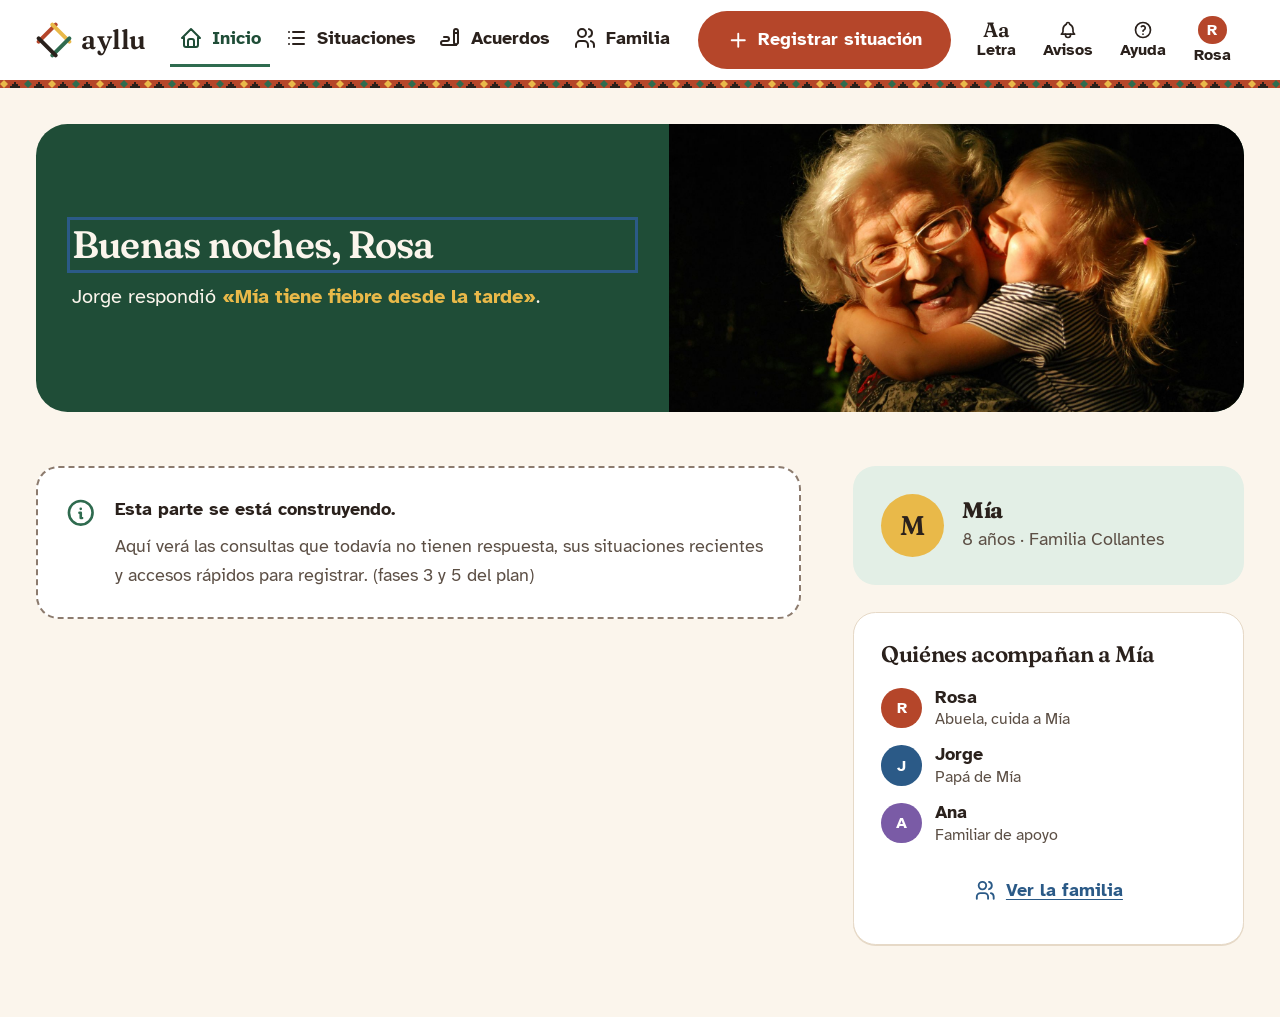
==== commit ca5af5d9: "Barra: una fila en todos los anchos y barra inferior bajo 1280 px - Tablet, laptop pequeña y móvil (" ====
--- a/pages/app.html
+++ b/pages/app.html
@@ -81,12 +81,6 @@
         </div>
       </div>
     </header>
-
-    <!-- Botón flotante en tablet; en escritorio está en la barra y en móvil, al centro de la barra inferior -->
-    <a class="boton boton--primario registrar-flotante" href="#/situaciones/nueva" data-hu="HU09 HU10">
-      <svg class="icono" aria-hidden="true" focusable="false"><use href="../assets/icons/sprite.svg#i-plus"></use></svg>
-      Registrar situación
-    </a>
 
     <main id="contenido" tabindex="-1">
       <p class="texto-suave">Cargando AYLLU…</p>
--- a/css/styles.css
+++ b/css/styles.css
@@ -378,16 +378,35 @@
 
 .solo-amplio { display: none; }
 
-/* "Registrar situación" vive en tres lugares según el ancho; solo uno se ve a la vez.
+/* "Registrar situación" vive en dos lugares según el ancho; solo uno se ve a la vez:
+   en la barra superior (escritorio) o al centro de la barra inferior (tablet y móvil).
    (.boton.… para ganarle a .boton { display: inline-flex }) */
-.boton.registrar-barra,
-.boton.registrar-flotante { display: none; }
-
-/* --- Escritorio (≥ 1024 px): una fila ------------------------------------ */
-@media (min-width: 64em) {
+.boton.registrar-barra { display: none; }
+
+/* Herramientas (Letra, Avisos, Ayuda, persona): el nombre debajo del ícono, en todos
+   los anchos. Nunca íconos solos, y ocupan la mitad que con el texto al lado. */
+.acciones { gap: var(--space-1); }
+.acciones .boton-barra {
+  flex-direction: column;
+  gap: 0.125rem;
+  min-inline-size: 3.5rem;
+  padding: var(--space-1) var(--space-2);
+  border-radius: var(--radius-md);
+  font-size: var(--fs-small);
+  line-height: 1.1;
+}
+.acciones .avatar { inline-size: 1.6rem; block-size: 1.6rem; }
+.acciones .boton-aa__letras { font-size: 1.15rem; }
+.boton-barra .contador { inset-inline-end: 0; }
+
+/* --- Escritorio (≥ 1280 px): una fila ------------------------------------
+   Con letra normal todo cabe en una fila desde 1280 px. Más angosto, se usa
+   el esquema de tablet (barra inferior) en vez de partir la barra en dos. */
+@media (min-width: 80em) {
   .solo-amplio { display: inline; }
-  .barra__fila { flex-wrap: nowrap; }
+  .barra__fila { flex-wrap: nowrap; gap: var(--space-2) var(--space-3); }
   .barra__fila > * { flex-shrink: 0; }
+  .seccion { padding-inline: var(--space-2); }
   .logo { order: 0; }
   .secciones { order: 1; flex: 1; display: flex; justify-content: center; }
   .boton.registrar-barra { display: inline-flex; order: 2; }
@@ -402,46 +421,13 @@
   .barra--dos-filas .registrar-barra { order: 4; }
 }
 
-/* --- Tablet (640–1023 px): secciones en segunda fila ---------------------- */
-@media (min-width: 40em) and (max-width: 63.999em) {
-  .secciones { order: 3; flex-basis: 100%; }
-  .secciones__lista { flex-wrap: wrap; }
-}
-
-/* Botón flotante "Registrar situación" (tablet) */
-@media (min-width: 40em) and (max-width: 63.999em) {
-  .boton.registrar-flotante {
-    display: inline-flex;
-    position: fixed;
-    inset-inline-end: var(--gutter);
-    inset-block-end: var(--space-6);
-    z-index: 15;
-    box-shadow: var(--shadow-floating);
-  }
-  main { padding-block-end: calc(var(--space-24) + var(--space-8)); }
-}
-
-/* --- Móvil (< 640 px): barra inferior con 5 espacios ---------------------- */
+/* --- Tablet, laptop pequeña y móvil (< 1280 px): barra superior simple + barra inferior ---
+   Una sola fila arriba (logo y herramientas) y las 4 secciones abajo, al alcance
+   del pulgar. Así la barra no necesita una segunda fila. */
 .registrar-inferior { display: none; }
 
-@media (max-width: 39.999em) {
-  /* Acciones con el nombre debajo del ícono: nunca íconos solos */
-  .barra__fila { gap: var(--space-1) var(--space-2); }
-  .logo span { font-size: 1.333rem; }
-  .logo img { inline-size: 1.75rem; block-size: 1.75rem; }
-  .acciones { gap: 0; }
-  .acciones .boton-barra {
-    flex-direction: column;
-    gap: 0.125rem;
-    min-inline-size: 3.25rem;
-    padding: var(--space-1) var(--space-1);
-    border-radius: var(--radius-md);
-    font-size: var(--fs-small);
-    line-height: 1.1;
-  }
-  .acciones .avatar { inline-size: 1.6rem; block-size: 1.6rem; }
-  .acciones .boton-aa__letras { font-size: 1.15rem; }
-  .boton-barra .contador { inset-inline-end: 0; }
+@media (max-width: 79.999em) {
+  .barra__fila { flex-wrap: nowrap; gap: var(--space-2); }
 
   .secciones {
     position: fixed;
@@ -455,11 +441,13 @@
   }
   .secciones__lista {
     display: grid;
-    grid-template-columns: repeat(5, auto);
+    grid-template-columns: repeat(5, minmax(0, 1fr));   /* 5 espacios iguales */
     justify-content: space-between;
     align-items: end;
     gap: 0;
+    max-inline-size: 40rem;   /* en tablet no se estira de borde a borde */
     min-block-size: var(--bar-h);
+    margin-inline: auto;
     padding-inline: var(--space-1);
   }
   .secciones__lista > li { display: flex; justify-content: center; min-inline-size: 0; }
@@ -526,7 +514,20 @@
   html { scroll-padding-block-end: calc(var(--bar-h) + var(--space-6)); }
 }
 
-/* Pantallas muy angostas: solo el símbolo del logo ("ayllu" sigue como nombre accesible) */
+/* --- Móvil (< 640 px): herramientas compactas para que la barra sea de una fila ---
+   El nombre va debajo del ícono: nunca íconos solos. */
+@media (max-width: 39.999em) {
+  /* Si con letra grande no cabe en una fila, las herramientas bajan a la siguiente: nunca se esconden */
+  .barra__fila { flex-wrap: wrap; gap: var(--space-1); padding-block: var(--space-1); }
+  .logo span { font-size: 1.333rem; }
+  .logo img { inline-size: 1.75rem; block-size: 1.75rem; }
+  .acciones .boton-barra {
+    min-inline-size: 2.667rem;   /* 48 px con letra normal; crece con la letra */
+    padding-inline: 0.125rem;
+  }
+}
+
+/* Pantallas angostas: solo el símbolo del logo ("ayllu" sigue como nombre accesible) */
 @media (max-width: 27em) {
   .logo span {
     position: absolute;
@@ -536,7 +537,7 @@
     clip-path: inset(50%);
     white-space: nowrap;
   }
-  .logo { padding-inline-end: 0; min-inline-size: var(--touch-min); justify-content: center; }
+  .logo { padding-inline-end: 0; min-inline-size: 2.667rem; justify-content: center; }
 }
 
 /* 5. COMPONENTES =========================================================== */
@@ -761,12 +762,12 @@
 .panel__seccion + .panel__seccion { padding-block-start: var(--space-6); border-block-start: 1px solid var(--border); }
 .panel__titulo { font-weight: 700; }
 
+/* Con barra inferior (< 1280 px) el panel no la tapa */
+@media (max-width: 79.999em) {
+  .panel { max-block-size: calc(100dvh - var(--alto-barra, var(--bar-h)) - var(--bar-h) - var(--space-8)); }
+}
 @media (max-width: 39.999em) {
-  .panel {
-    inset-inline: var(--space-4);
-    inline-size: auto;
-    max-block-size: calc(100dvh - var(--alto-barra, var(--bar-h)) - var(--bar-h) - var(--space-8));
-  }
+  .panel { inset-inline: var(--space-4); inline-size: auto; }
 }
 
 /* Tamaños de letra como opciones con vista previa */
@@ -888,7 +889,7 @@
   pointer-events: none;
 }
 .toasts:is(:popover-open, .\:popover-open) { display: grid; }
-@media (max-width: 39.999em) {
+@media (max-width: 79.999em) {
   .toasts { inset-block-end: calc(var(--bar-h) + var(--space-4) + env(safe-area-inset-bottom)); }
 }
 .toast {
